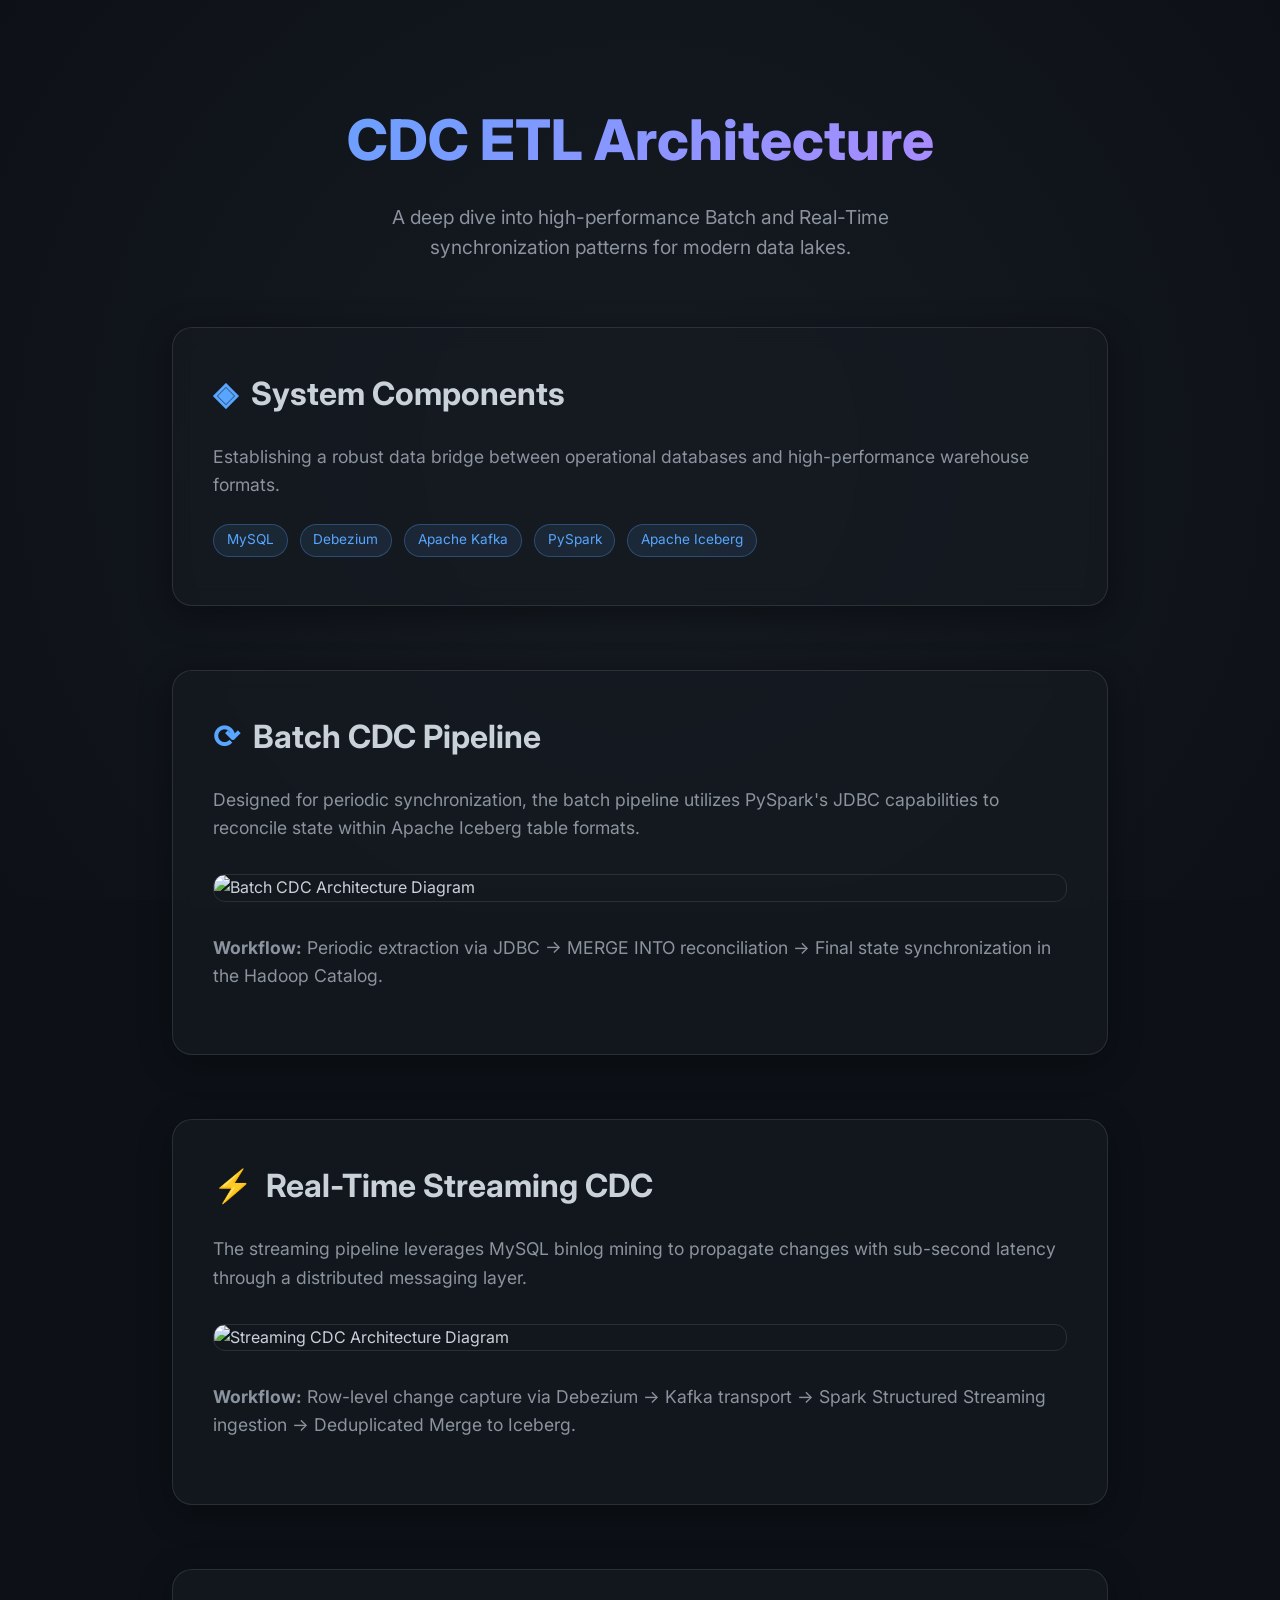
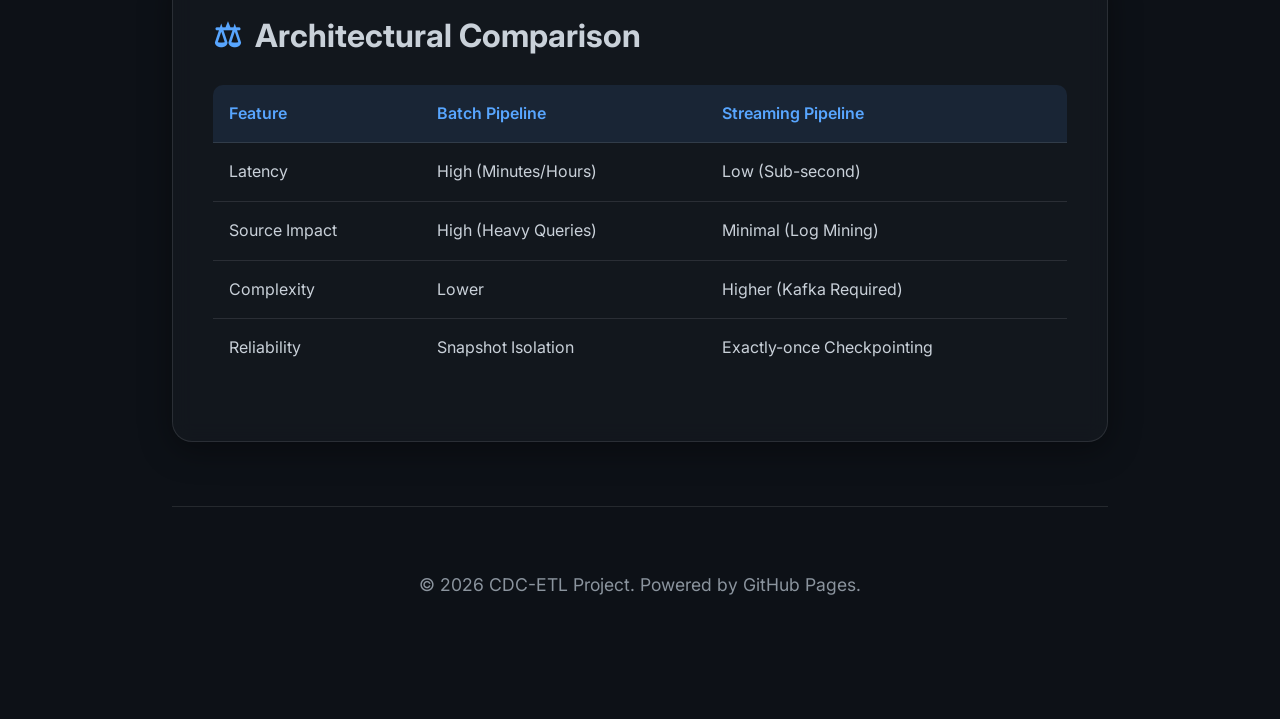
==== docs/index.html @ e3475b21 "Add blog for GitHub Pages" ====
<!DOCTYPE html>
<html lang="en">
<head>
    <meta charset="UTF-8">
    <meta name="viewport" content="width=device-width, initial-scale=1.0">
    <title>CDC ETL | Modern Data Pipeline Architecture</title>
    <meta name="description" content="Technical overview of Batch and Real-Time Streaming CDC synchronization patterns using MySQL, Debezium, Kafka, Spark, and Apache Iceberg.">
    <link rel="stylesheet" href="style.css">
    <link rel="preconnect" href="https://fonts.googleapis.com">
    <link rel="preconnect" href="https://fonts.gstatic.com" crossorigin>
    <link href="https://fonts.googleapis.com/css2?family=Inter:wght@400;600;800&display=swap" rel="stylesheet">
</head>
<body>
    <div class="container">
        <header>
            <h1>CDC ETL Architecture</h1>
            <p class="subtitle">A deep dive into high-performance Batch and Real-Time synchronization patterns for modern data lakes.</p>
        </header>

        <section id="overview">
            <div class="glass-card">
                <h2><span class="icon">◈</span> System Components</h2>
                <p>Establishing a robust data bridge between operational databases and high-performance warehouse formats.</p>
                <div class="tech-stack">
                    <span class="tech-tag">MySQL</span>
                    <span class="tech-tag">Debezium</span>
                    <span class="tech-tag">Apache Kafka</span>
                    <span class="tech-tag">PySpark</span>
                    <span class="tech-tag">Apache Iceberg</span>
                </div>
            </div>
        </section>

        <section id="batch">
            <div class="glass-card">
                <h2><span class="icon">⟳</span> Batch CDC Pipeline</h2>
                <p>Designed for periodic synchronization, the batch pipeline utilizes PySpark's JDBC capabilities to reconcile state within Apache Iceberg table formats.</p>
                <div class="diagram-container">
                    <img src="assets/batch_cdc_diagram.png" alt="Batch CDC Architecture Diagram">
                </div>
                <p><strong>Workflow:</strong> Periodic extraction via JDBC -> MERGE INTO reconciliation -> Final state synchronization in the Hadoop Catalog.</p>
            </div>
        </section>

        <section id="streaming">
            <div class="glass-card">
                <h2><span class="icon">⚡</span> Real-Time Streaming CDC</h2>
                <p>The streaming pipeline leverages MySQL binlog mining to propagate changes with sub-second latency through a distributed messaging layer.</p>
                <div class="diagram-container">
                    <img src="assets/streaming_cdc_diagram.png" alt="Streaming CDC Architecture Diagram">
                </div>
                <p><strong>Workflow:</strong> Row-level change capture via Debezium -> Kafka transport -> Spark Structured Streaming ingestion -> Deduplicated Merge to Iceberg.</p>
            </div>
        </section>

        <section id="comparison">
            <div class="glass-card">
                <h2><span class="icon">⚖</span> Architectural Comparison</h2>
                <table>
                    <thead>
                        <tr>
                            <th>Feature</th>
                            <th>Batch Pipeline</th>
                            <th>Streaming Pipeline</th>
                        </tr>
                    </thead>
                    <tbody>
                        <tr>
                            <td>Latency</td>
                            <td>High (Minutes/Hours)</td>
                            <td>Low (Sub-second)</td>
                        </tr>
                        <tr>
                            <td>Source Impact</td>
                            <td>High (Heavy Queries)</td>
                            <td>Minimal (Log Mining)</td>
                        </tr>
                        <tr>
                            <td>Complexity</td>
                            <td>Lower</td>
                            <td>Higher (Kafka Required)</td>
                        </tr>
                        <tr>
                            <td>Reliability</td>
                            <td>Snapshot Isolation</td>
                            <td>Exactly-once Checkpointing</td>
                        </tr>
                    </tbody>
                </table>
            </div>
        </section>

        <footer>
            <p>&copy; 2026 CDC-ETL Project. Powered by GitHub Pages.</p>
        </footer>
    </div>

    <script>
        // Simple Intersection Observer for scroll animations
        const observer = new IntersectionObserver((entries) => {
            entries.forEach(entry => {
                if (entry.isIntersecting) {
                    entry.target.classList.add('visible');
                }
            });
        }, { threshold: 0.1 });

        document.querySelectorAll('section').forEach(section => {
            observer.observe(section);
        });
    </script>
</body>
</html>
---- docs/style.css ----
:root {
    --bg-color: #0d1117;
    --card-bg: rgba(22, 27, 34, 0.7);
    --accent-color: #58a6ff;
    --text-primary: #c9d1d9;
    --text-secondary: #8b949e;
    --glass-border: rgba(255, 255, 255, 0.1);
    --gradient-primary: linear-gradient(135deg, #58a6ff 0%, #bc85ff 100%);
    --font-main: 'Inter', -apple-system, BlinkMacSystemFont, 'Segoe UI', Roboto, sans-serif;
}

* {
    margin: 0;
    padding: 0;
    box-sizing: border-box;
}

body {
    background-color: var(--bg-color);
    color: var(--text-primary);
    font-family: var(--font-main);
    line-height: 1.6;
    overflow-x: hidden;
}

/* Background Animation */
body::before {
    content: '';
    position: fixed;
    top: 0;
    left: 0;
    width: 100%;
    height: 100%;
    background: radial-gradient(circle at 50% 50%, #161b22 0%, #0d1117 100%);
    z-index: -1;
}

.container {
    max-width: 1000px;
    margin: 0 auto;
    padding: 2rem;
}

header {
    text-align: center;
    padding: 4rem 0;
    animation: fadeInDown 1s ease-out;
}

h1 {
    font-size: 3.5rem;
    font-weight: 800;
    background: var(--gradient-primary);
    -webkit-background-clip: text;
    -webkit-text-fill-color: transparent;
    margin-bottom: 1rem;
}

.subtitle {
    font-size: 1.2rem;
    color: var(--text-secondary);
    max-width: 600px;
    margin: 0 auto;
}

section {
    margin-bottom: 4rem;
    opacity: 0;
    transform: translateY(20px);
    transition: all 0.6s ease-out;
}

section.visible {
    opacity: 1;
    transform: translateY(0);
}

.glass-card {
    background: var(--card-bg);
    backdrop-filter: blur(10px);
    -webkit-backdrop-filter: blur(10px);
    border: 1px solid var(--glass-border);
    border-radius: 20px;
    padding: 2.5rem;
    box-shadow: 0 8px 32px 0 rgba(0, 0, 0, 0.37);
    transition: transform 0.3s ease;
}

.glass-card:hover {
    transform: translateY(-5px);
    border-color: rgba(88, 166, 255, 0.3);
}

h2 {
    font-size: 2rem;
    margin-bottom: 1.5rem;
    display: flex;
    align-items: center;
    gap: 0.8rem;
}

h2 .icon {
    color: var(--accent-color);
}

p {
    margin-bottom: 1.5rem;
    color: var(--text-secondary);
    font-size: 1.1rem;
}

.diagram-container {
    width: 100%;
    margin: 2rem 0;
    border-radius: 12px;
    overflow: hidden;
    border: 1px solid var(--glass-border);
}

.diagram-container img {
    width: 100%;
    height: auto;
    display: block;
    transition: transform 0.5s ease;
}

.diagram-container:hover img {
    transform: scale(1.02);
}

table {
    width: 100%;
    border-collapse: collapse;
    margin: 1.5rem 0;
    border-radius: 10px;
    overflow: hidden;
}

th, td {
    padding: 1rem;
    text-align: left;
    border-bottom: 1px solid var(--glass-border);
}

th {
    background: rgba(88, 166, 255, 0.1);
    color: var(--accent-color);
    font-weight: 600;
}

tr:last-child td {
    border-bottom: none;
}

.tech-tag {
    display: inline-block;
    padding: 0.3rem 0.8rem;
    background: rgba(88, 166, 255, 0.1);
    border: 1px solid rgba(88, 166, 255, 0.3);
    border-radius: 50px;
    font-size: 0.85rem;
    color: var(--accent-color);
    margin-right: 0.5rem;
    margin-bottom: 0.5rem;
}

footer {
    text-align: center;
    padding: 4rem 0;
    color: var(--text-secondary);
    border-top: 1px solid var(--glass-border);
}

@keyframes fadeInDown {
    from {
        opacity: 0;
        transform: translateY(-20px);
    }
    to {
        opacity: 1;
        transform: translateY(0);
    }
}

@media (max-width: 768px) {
    h1 { font-size: 2.5rem; }
    .container { padding: 1rem; }
    .glass-card { padding: 1.5rem; }
}
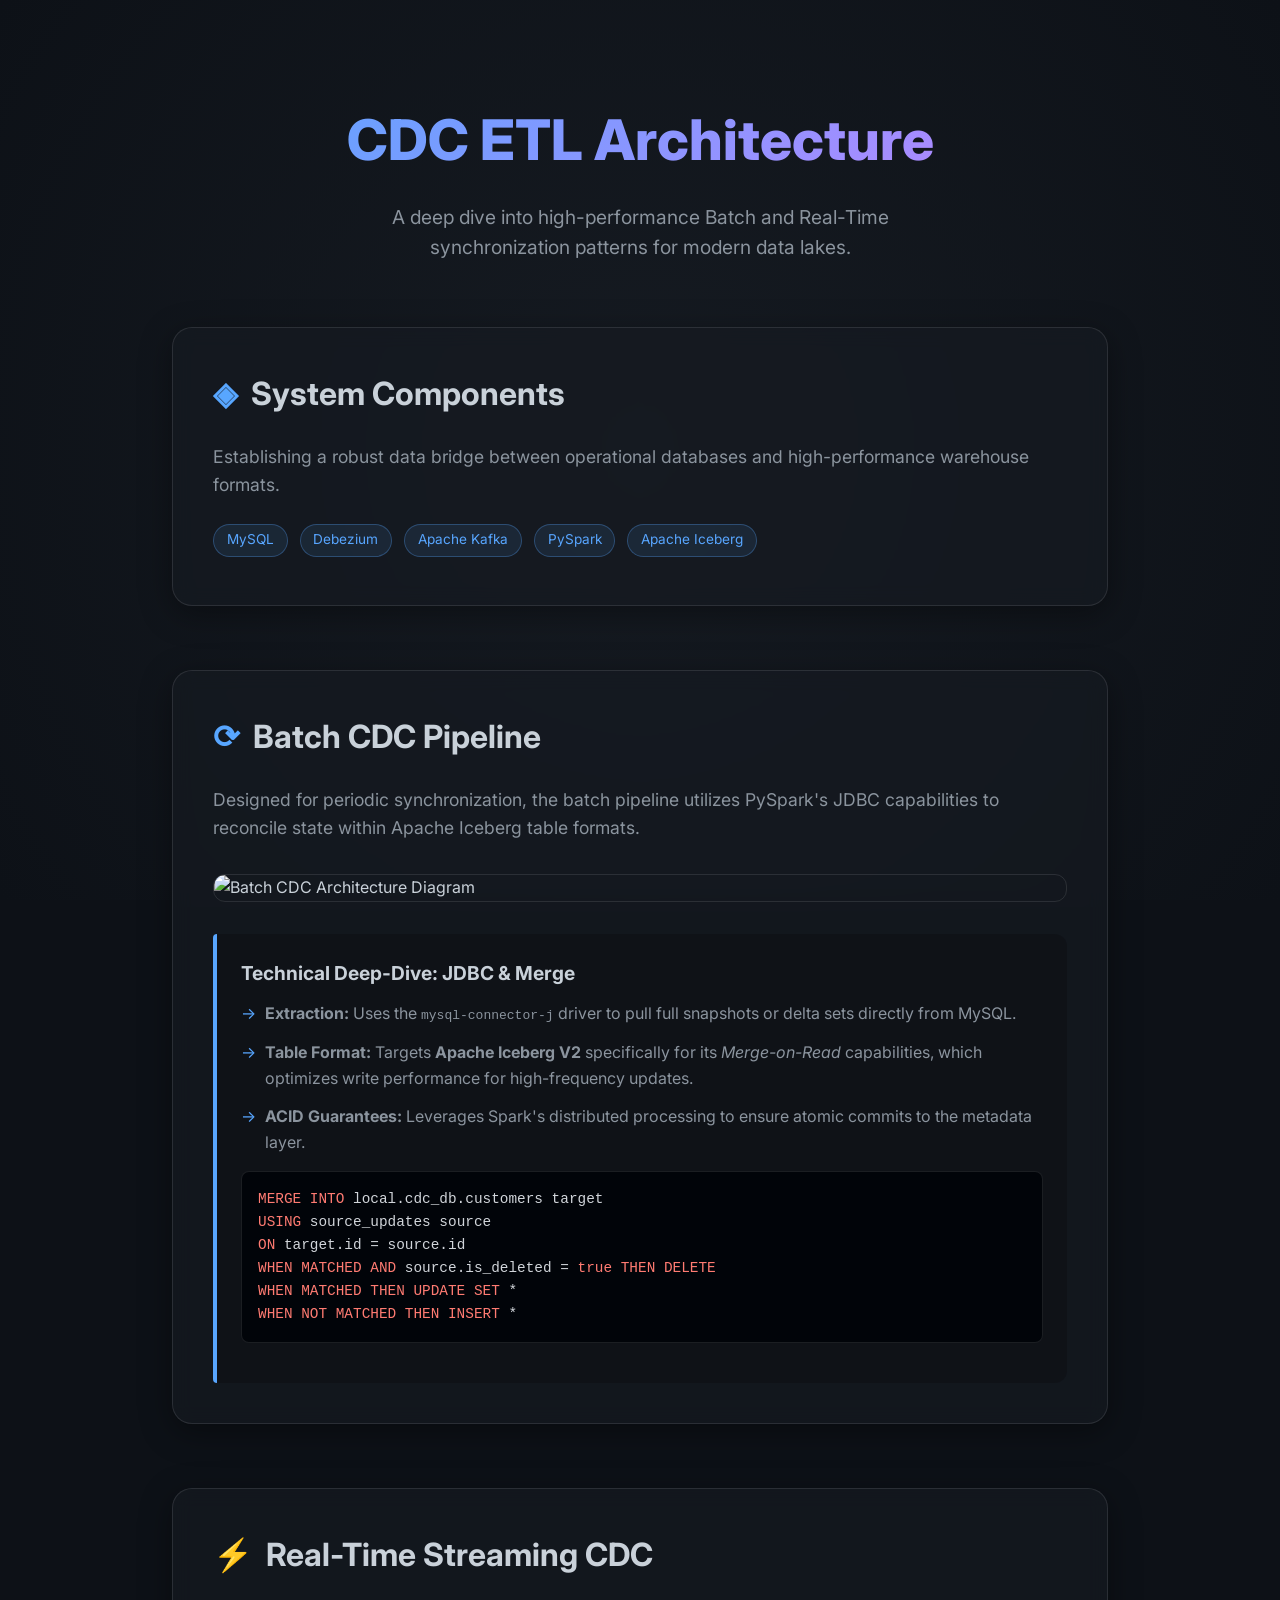
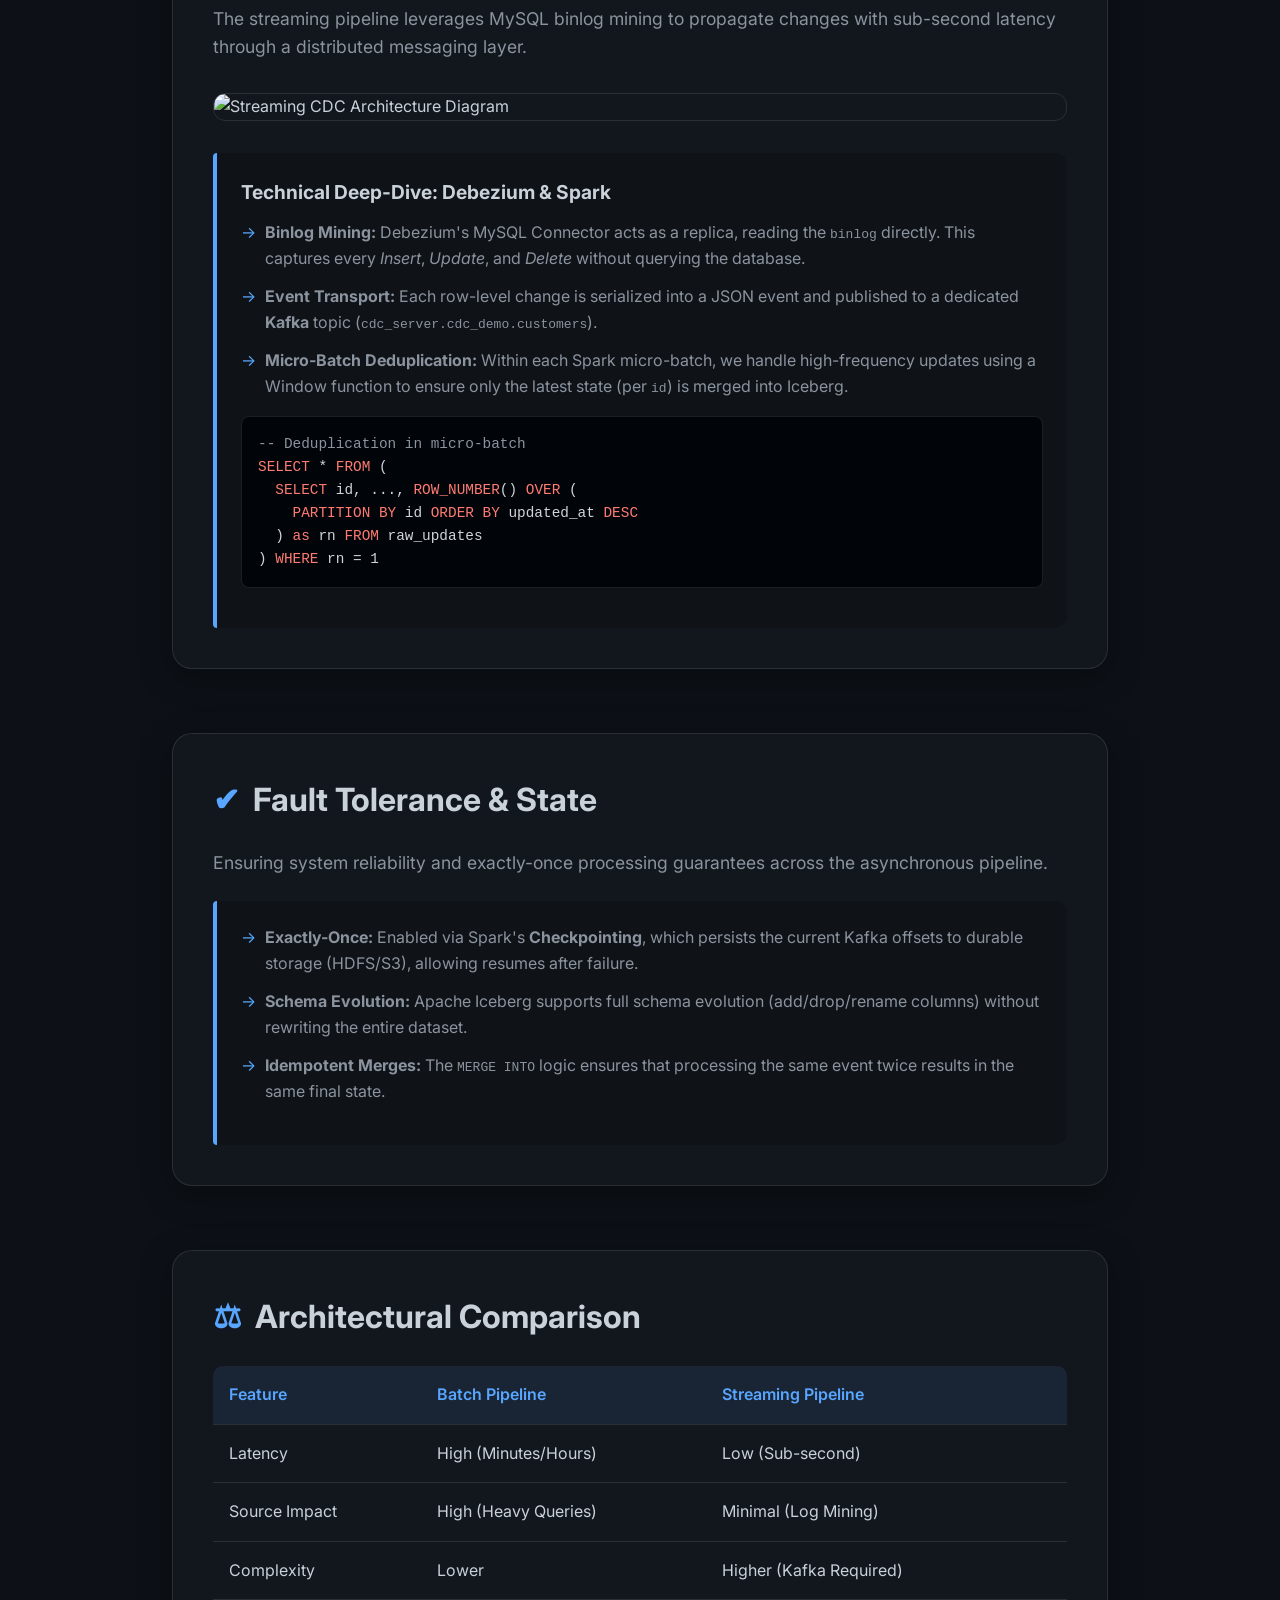
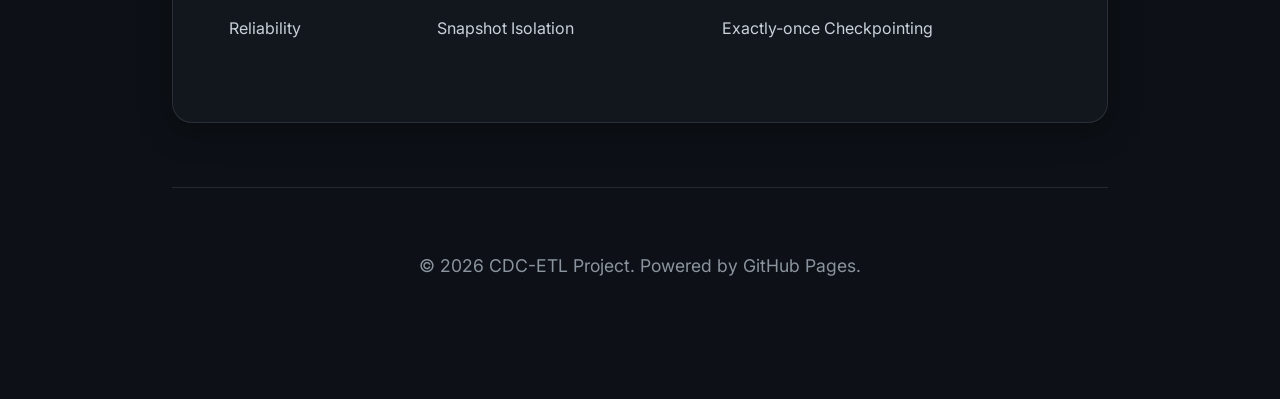
==== commit 30ea677a: "Enhance blog with deep technical details for CDC pipelines" ====
--- a/docs/index.html
+++ b/docs/index.html
@@ -35,10 +35,27 @@
             <div class="glass-card">
                 <h2><span class="icon">⟳</span> Batch CDC Pipeline</h2>
                 <p>Designed for periodic synchronization, the batch pipeline utilizes PySpark's JDBC capabilities to reconcile state within Apache Iceberg table formats.</p>
+                
                 <div class="diagram-container">
                     <img src="assets/batch_cdc_diagram.png" alt="Batch CDC Architecture Diagram">
                 </div>
-                <p><strong>Workflow:</strong> Periodic extraction via JDBC -> MERGE INTO reconciliation -> Final state synchronization in the Hadoop Catalog.</p>
+
+                <div class="tech-details">
+                    <h3>Technical Deep-Dive: JDBC & Merge</h3>
+                    <ul class="details-list">
+                        <li><strong>Extraction:</strong> Uses the <code>mysql-connector-j</code> driver to pull full snapshots or delta sets directly from MySQL.</li>
+                        <li><strong>Table Format:</strong> Targets <strong>Apache Iceberg V2</strong> specifically for its <em>Merge-on-Read</em> capabilities, which optimizes write performance for high-frequency updates.</li>
+                        <li><strong>ACID Guarantees:</strong> Leverages Spark's distributed processing to ensure atomic commits to the metadata layer.</li>
+                    </ul>
+                    <div class="code-block">
+                        <span class="keyword">MERGE INTO</span> local.cdc_db.customers target<br>
+                        <span class="keyword">USING</span> source_updates source<br>
+                        <span class="keyword">ON</span> target.id = source.id<br>
+                        <span class="keyword">WHEN MATCHED AND</span> source.is_deleted = <span class="keyword">true THEN DELETE</span><br>
+                        <span class="keyword">WHEN MATCHED THEN UPDATE SET</span> *<br>
+                        <span class="keyword">WHEN NOT MATCHED THEN INSERT</span> *
+                    </div>
+                </div>
             </div>
         </section>
 
@@ -46,10 +63,41 @@
             <div class="glass-card">
                 <h2><span class="icon">⚡</span> Real-Time Streaming CDC</h2>
                 <p>The streaming pipeline leverages MySQL binlog mining to propagate changes with sub-second latency through a distributed messaging layer.</p>
+                
                 <div class="diagram-container">
                     <img src="assets/streaming_cdc_diagram.png" alt="Streaming CDC Architecture Diagram">
                 </div>
-                <p><strong>Workflow:</strong> Row-level change capture via Debezium -> Kafka transport -> Spark Structured Streaming ingestion -> Deduplicated Merge to Iceberg.</p>
+
+                <div class="tech-details">
+                    <h3>Technical Deep-Dive: Debezium & Spark</h3>
+                    <ul class="details-list">
+                        <li><strong>Binlog Mining:</strong> Debezium's MySQL Connector acts as a replica, reading the <code>binlog</code> directly. This captures every <em>Insert</em>, <em>Update</em>, and <em>Delete</em> without querying the database.</li>
+                        <li><strong>Event Transport:</strong> Each row-level change is serialized into a JSON event and published to a dedicated <strong>Kafka</strong> topic (<code>cdc_server.cdc_demo.customers</code>).</li>
+                        <li><strong>Micro-Batch Deduplication:</strong> Within each Spark micro-batch, we handle high-frequency updates using a Window function to ensure only the latest state (per <code>id</code>) is merged into Iceberg.</li>
+                    </ul>
+                    <div class="code-block">
+                        <span class="comment">-- Deduplication in micro-batch</span><br>
+                        <span class="keyword">SELECT</span> * <span class="keyword">FROM</span> (<br>
+                        &nbsp;&nbsp;<span class="keyword">SELECT</span> id, ..., <span class="keyword">ROW_NUMBER</span>() <span class="keyword">OVER</span> (<br>
+                        &nbsp;&nbsp;&nbsp;&nbsp;<span class="keyword">PARTITION BY</span> id <span class="keyword">ORDER BY</span> updated_at <span class="keyword">DESC</span><br>
+                        &nbsp;&nbsp;) <span class="keyword">as</span> rn <span class="keyword">FROM</span> raw_updates<br>
+                        ) <span class="keyword">WHERE</span> rn = 1
+                    </div>
+                </div>
+            </div>
+        </section>
+
+        <section id="reliability">
+            <div class="glass-card">
+                <h2><span class="icon">✔</span> Fault Tolerance & State</h2>
+                <p>Ensuring system reliability and exactly-once processing guarantees across the asynchronous pipeline.</p>
+                <div class="tech-details">
+                    <ul class="details-list">
+                        <li><strong>Exactly-Once:</strong> Enabled via Spark's <strong>Checkpointing</strong>, which persists the current Kafka offsets to durable storage (HDFS/S3), allowing resumes after failure.</li>
+                        <li><strong>Schema Evolution:</strong> Apache Iceberg supports full schema evolution (add/drop/rename columns) without rewriting the entire dataset.</li>
+                        <li><strong>Idempotent Merges:</strong> The <code>MERGE INTO</code> logic ensures that processing the same event twice results in the same final state.</li>
+                    </ul>
+                </div>
             </div>
         </section>
 
--- a/docs/style.css
+++ b/docs/style.css
@@ -171,6 +171,56 @@
     border-top: 1px solid var(--glass-border);
 }
 
+.tech-details {
+    margin-top: 1.5rem;
+    padding: 1.5rem;
+    background: rgba(0, 0, 0, 0.2);
+    border-left: 4px solid var(--accent-color);
+    border-radius: 4px 12px 12px 4px;
+}
+
+.tech-details h3 {
+    font-size: 1.2rem;
+    margin-bottom: 0.8rem;
+    color: var(--text-primary);
+}
+
+.code-block {
+    background: #010409;
+    padding: 1rem;
+    border-radius: 8px;
+    font-family: 'Courier New', Courier, monospace;
+    font-size: 0.9rem;
+    margin: 1rem 0;
+    overflow-x: auto;
+    border: 1px solid var(--glass-border);
+    color: #d1d5da;
+}
+
+.keyword { color: #ff7b72; }
+.comment { color: #8b949e; }
+.string { color: #a5d6ff; }
+.function { color: #d2a8ff; }
+
+ul.details-list {
+    list-style: none;
+    margin-bottom: 1rem;
+}
+
+ul.details-list li {
+    padding-left: 1.5rem;
+    position: relative;
+    margin-bottom: 0.8rem;
+    color: var(--text-secondary);
+}
+
+ul.details-list li::before {
+    content: "→";
+    position: absolute;
+    left: 0;
+    color: var(--accent-color);
+}
+
 @keyframes fadeInDown {
     from {
         opacity: 0;
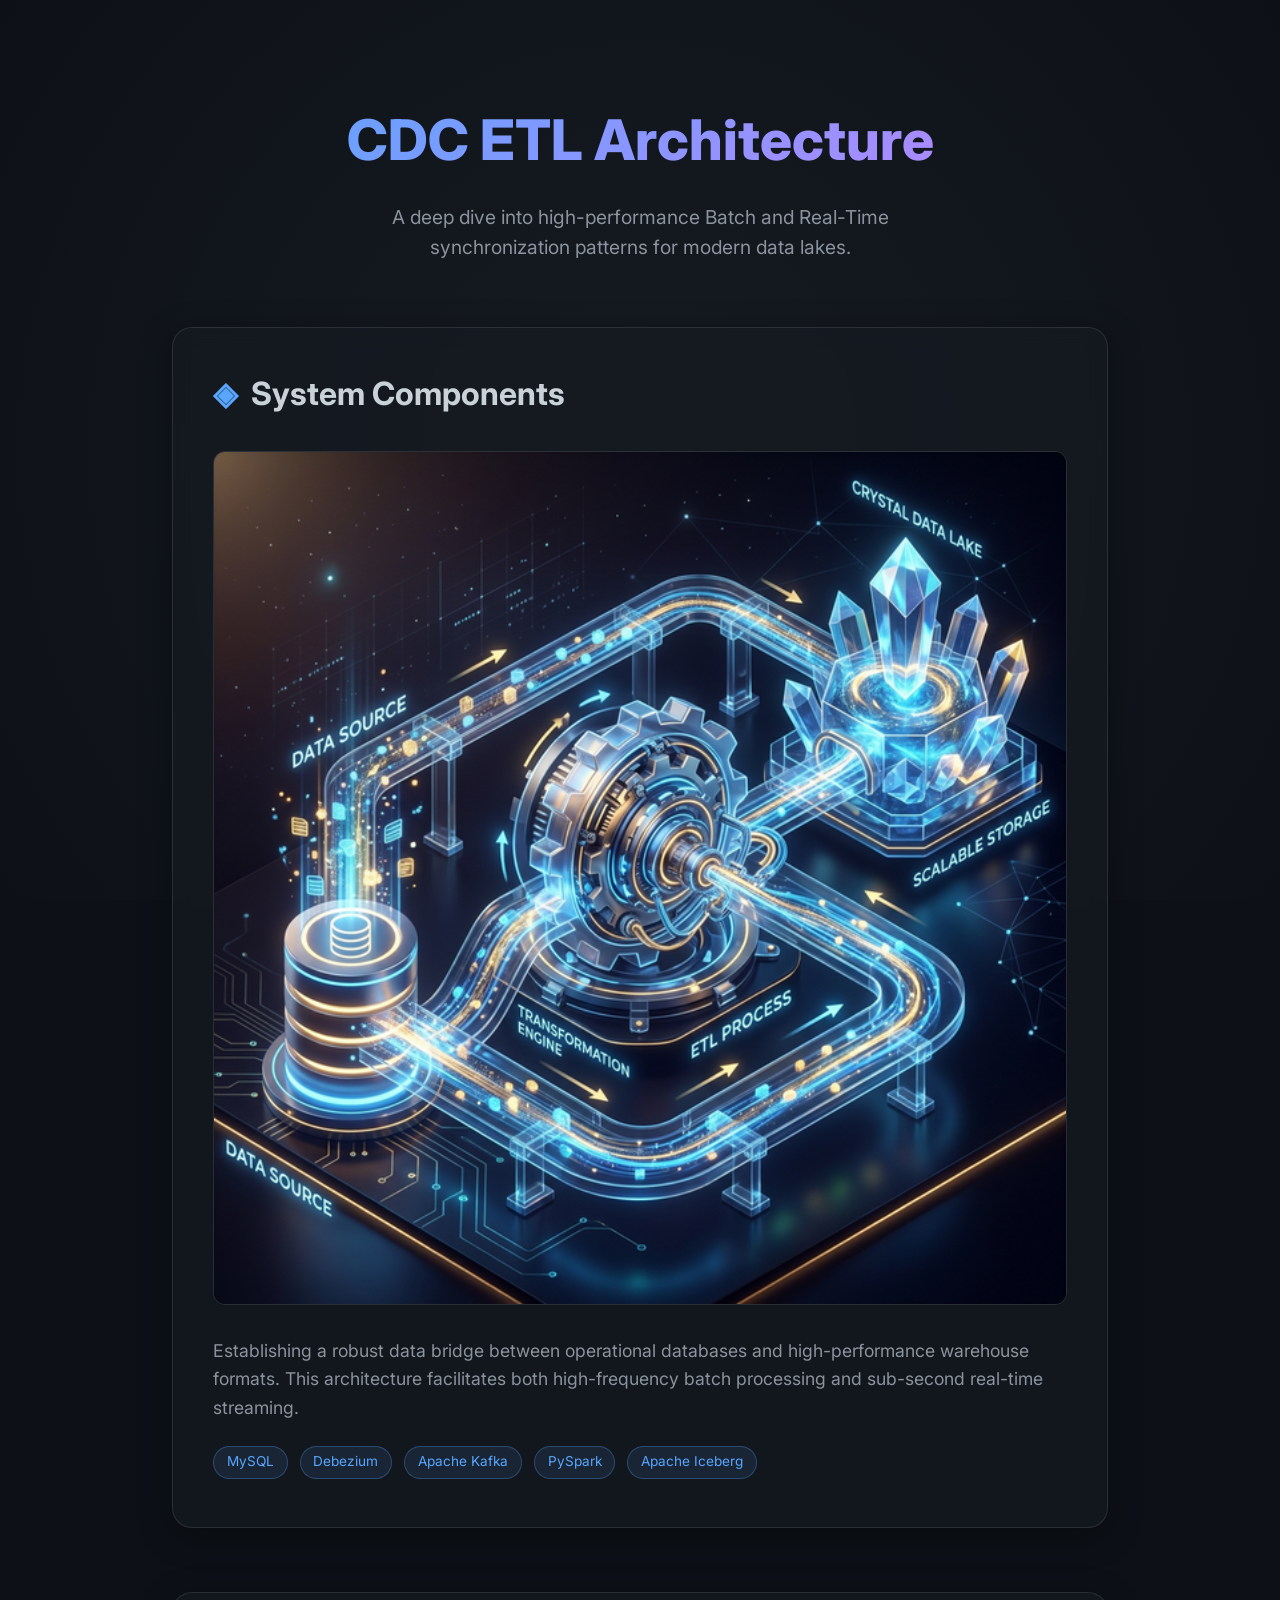
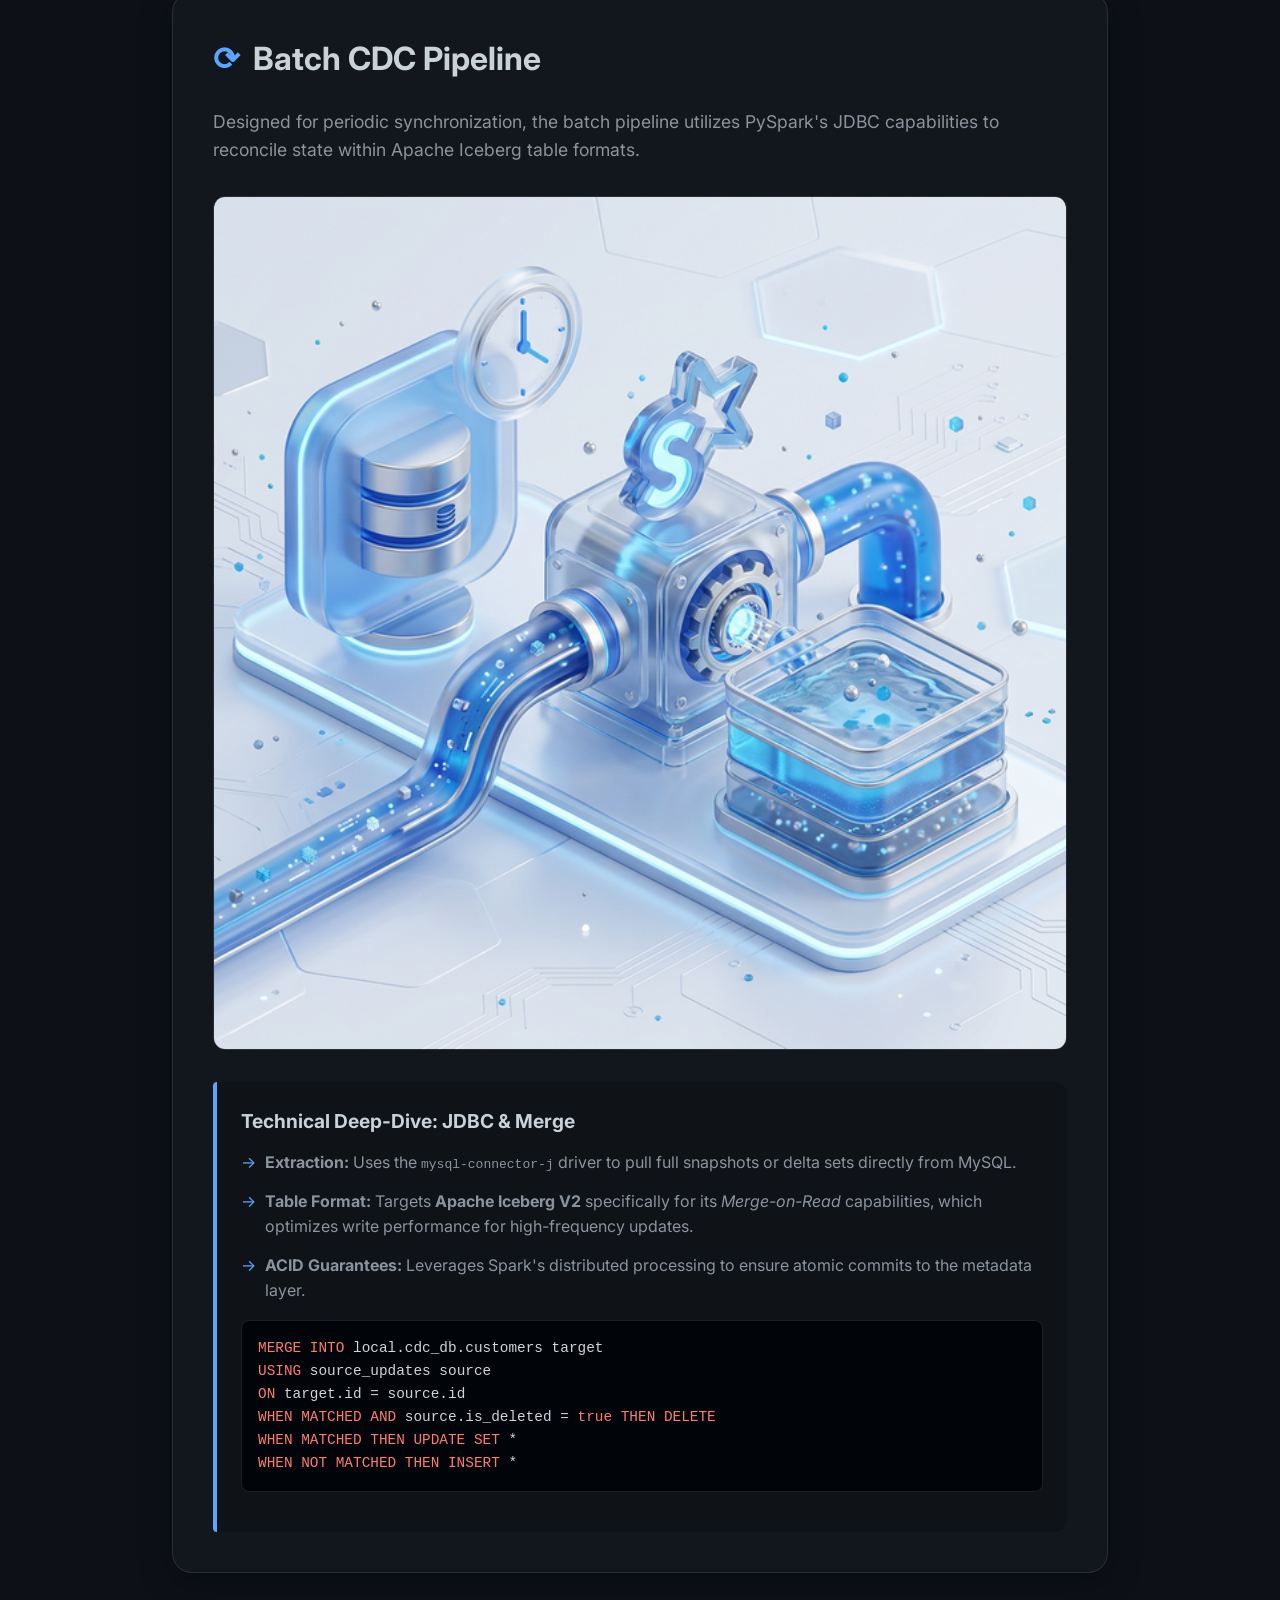
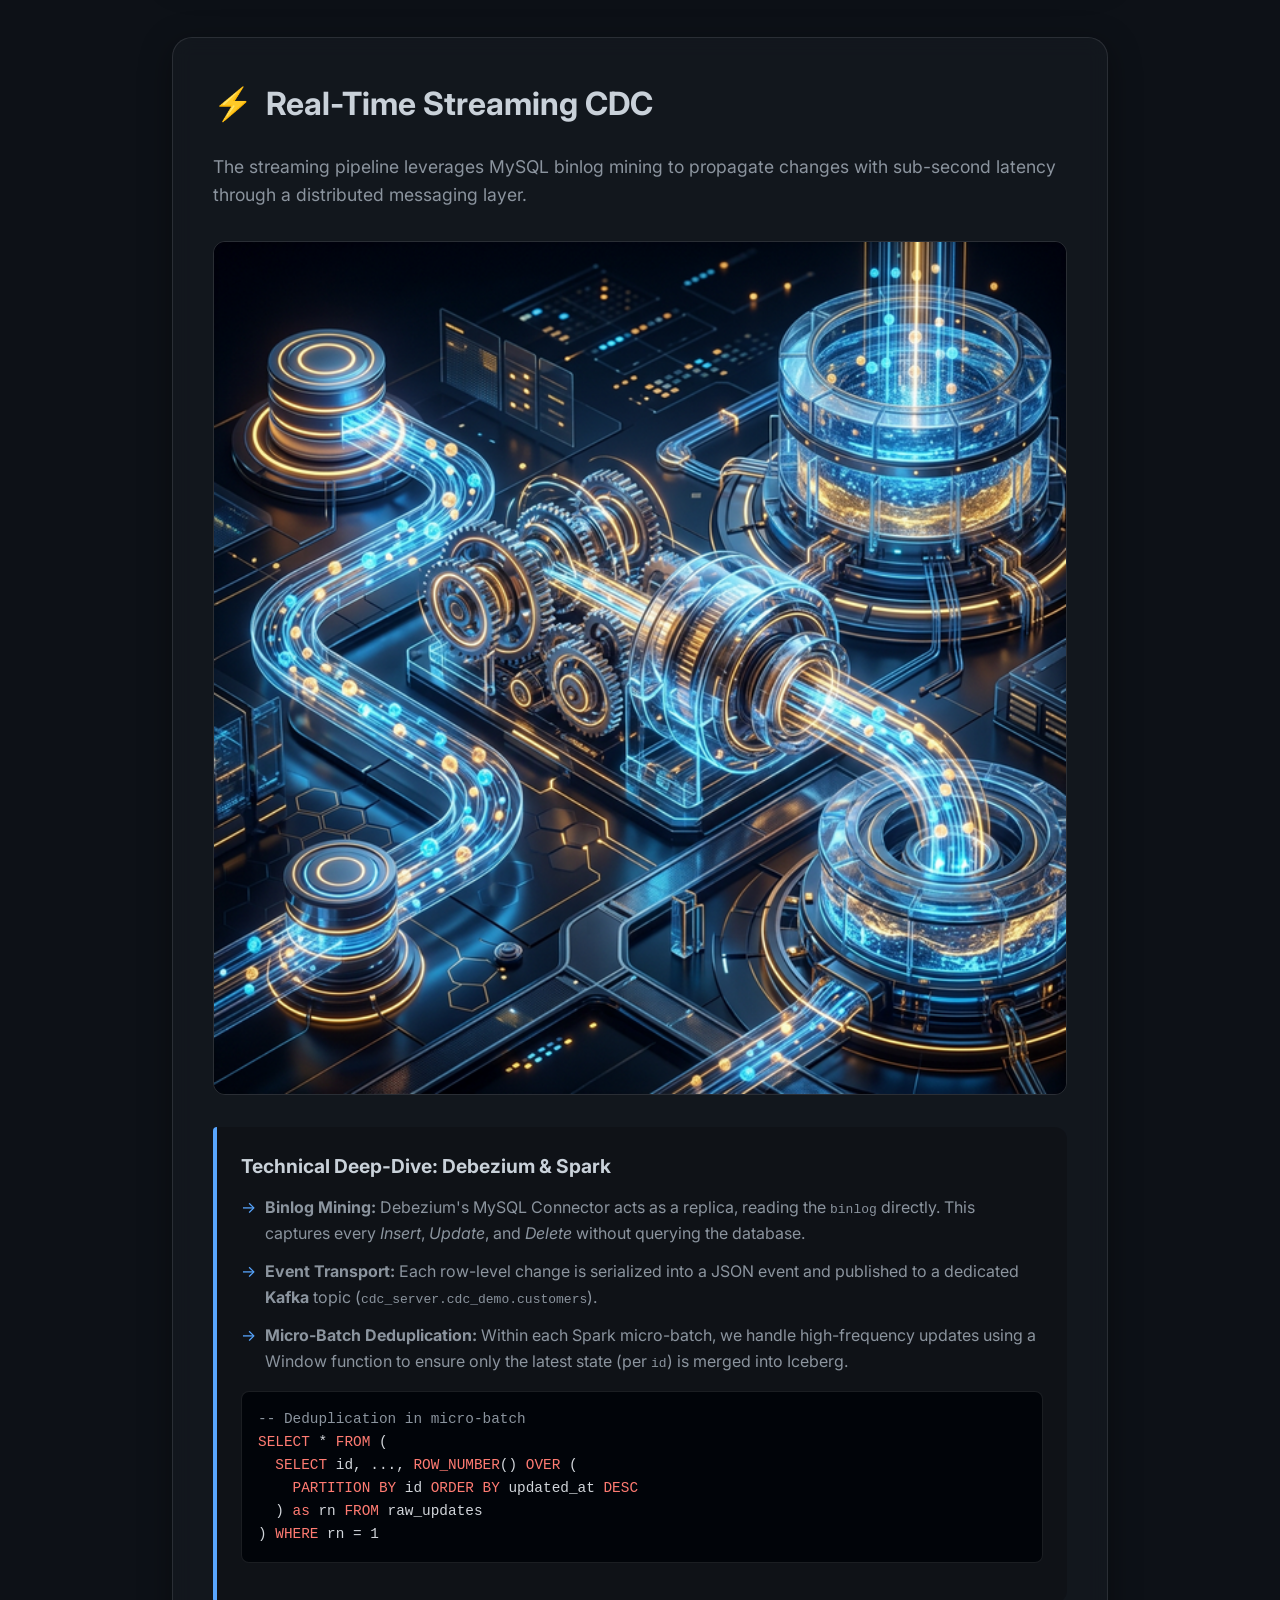
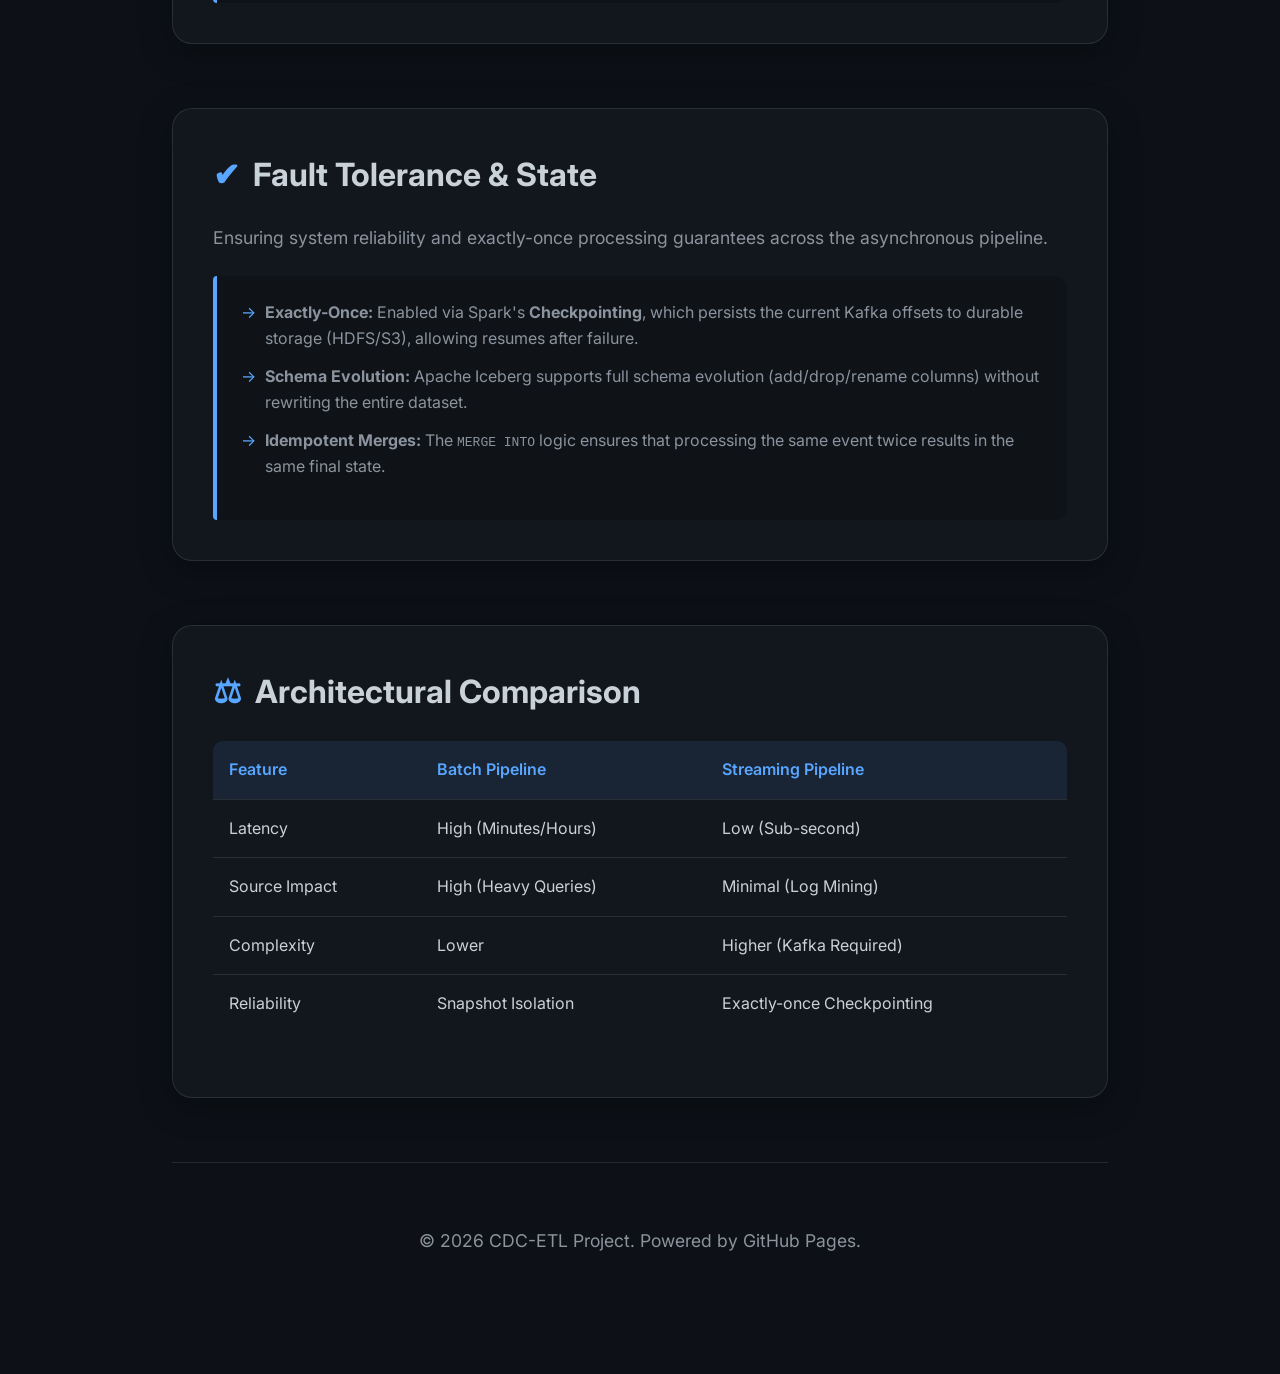
==== commit 51700a20: "Add high-level architecture diagram to blog overview" ====
--- a/docs/index.html
+++ b/docs/index.html
@@ -20,7 +20,10 @@
         <section id="overview">
             <div class="glass-card">
                 <h2><span class="icon">◈</span> System Components</h2>
-                <p>Establishing a robust data bridge between operational databases and high-performance warehouse formats.</p>
+                <div class="diagram-container">
+                    <img src="assets/data_pipeline_abstract.png" alt="Overall Data Pipeline Abstract Diagram">
+                </div>
+                <p>Establishing a robust data bridge between operational databases and high-performance warehouse formats. This architecture facilitates both high-frequency batch processing and sub-second real-time streaming.</p>
                 <div class="tech-stack">
                     <span class="tech-tag">MySQL</span>
                     <span class="tech-tag">Debezium</span>
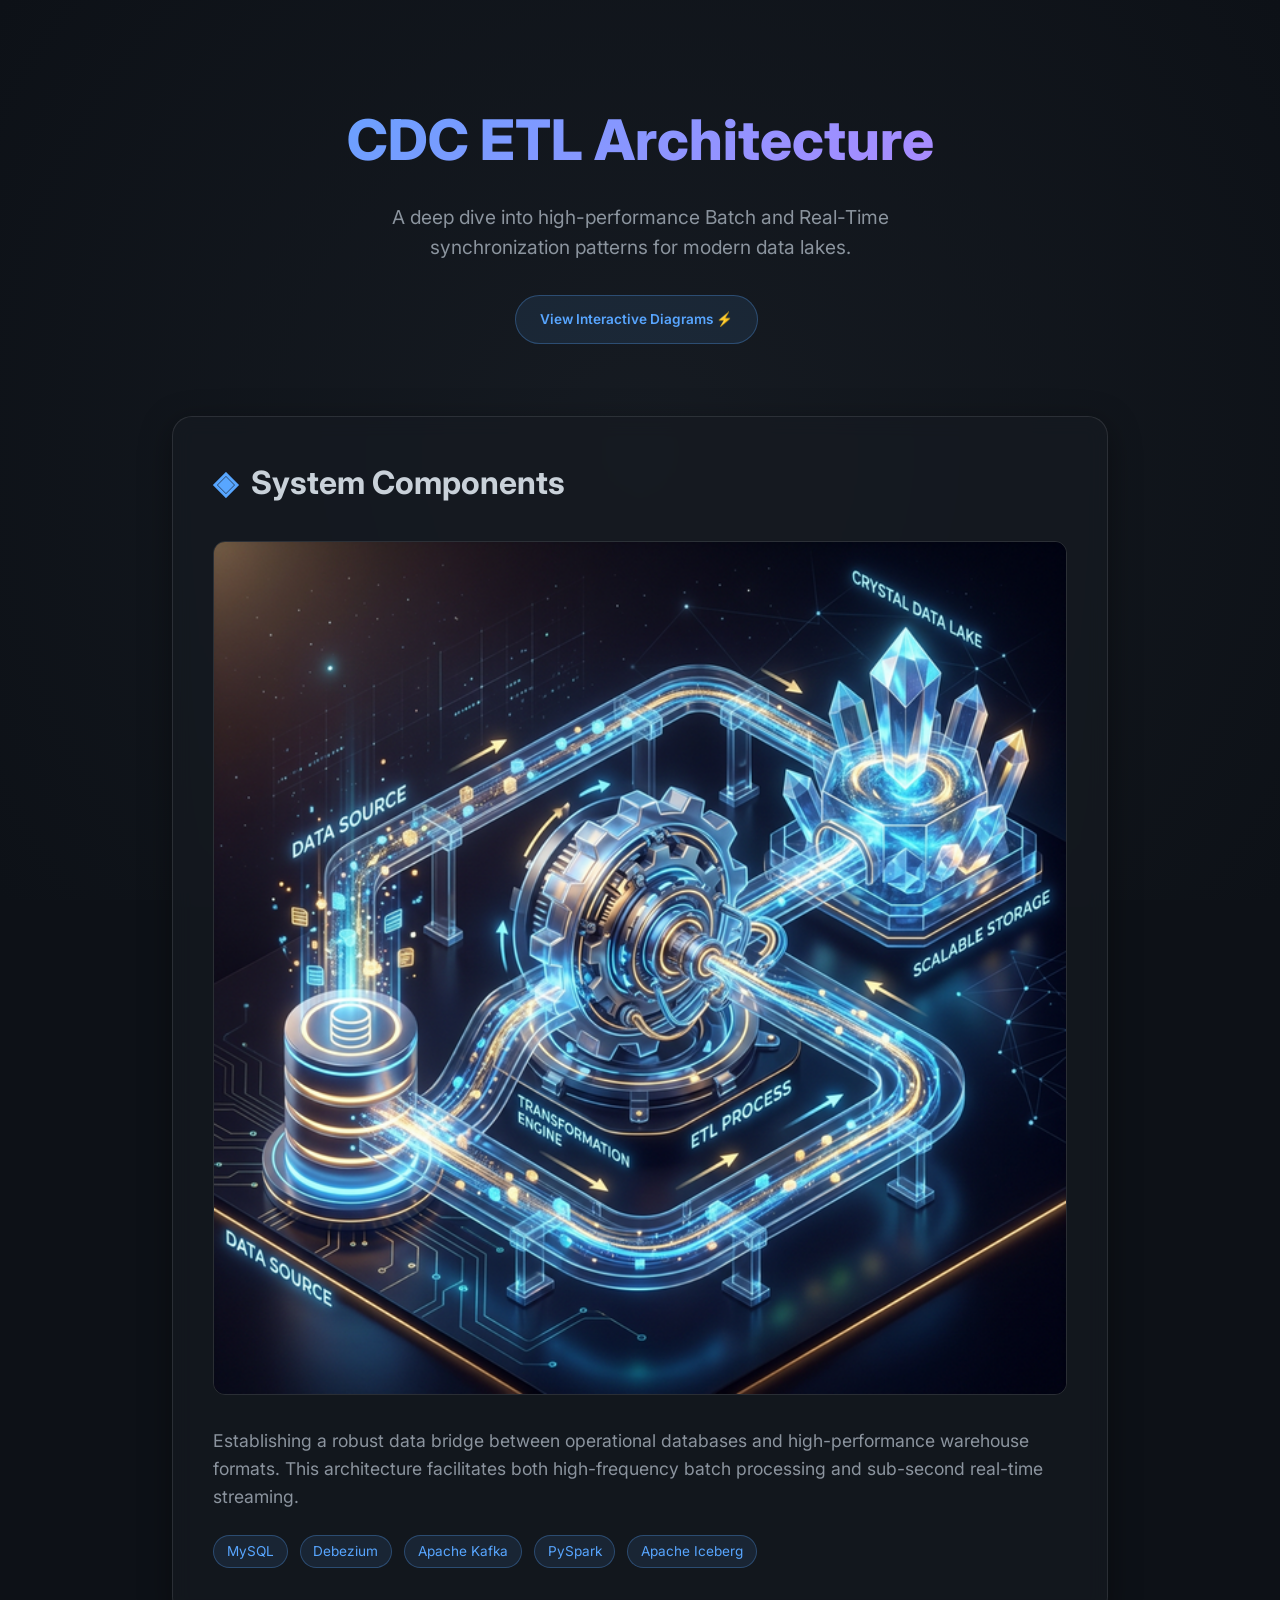
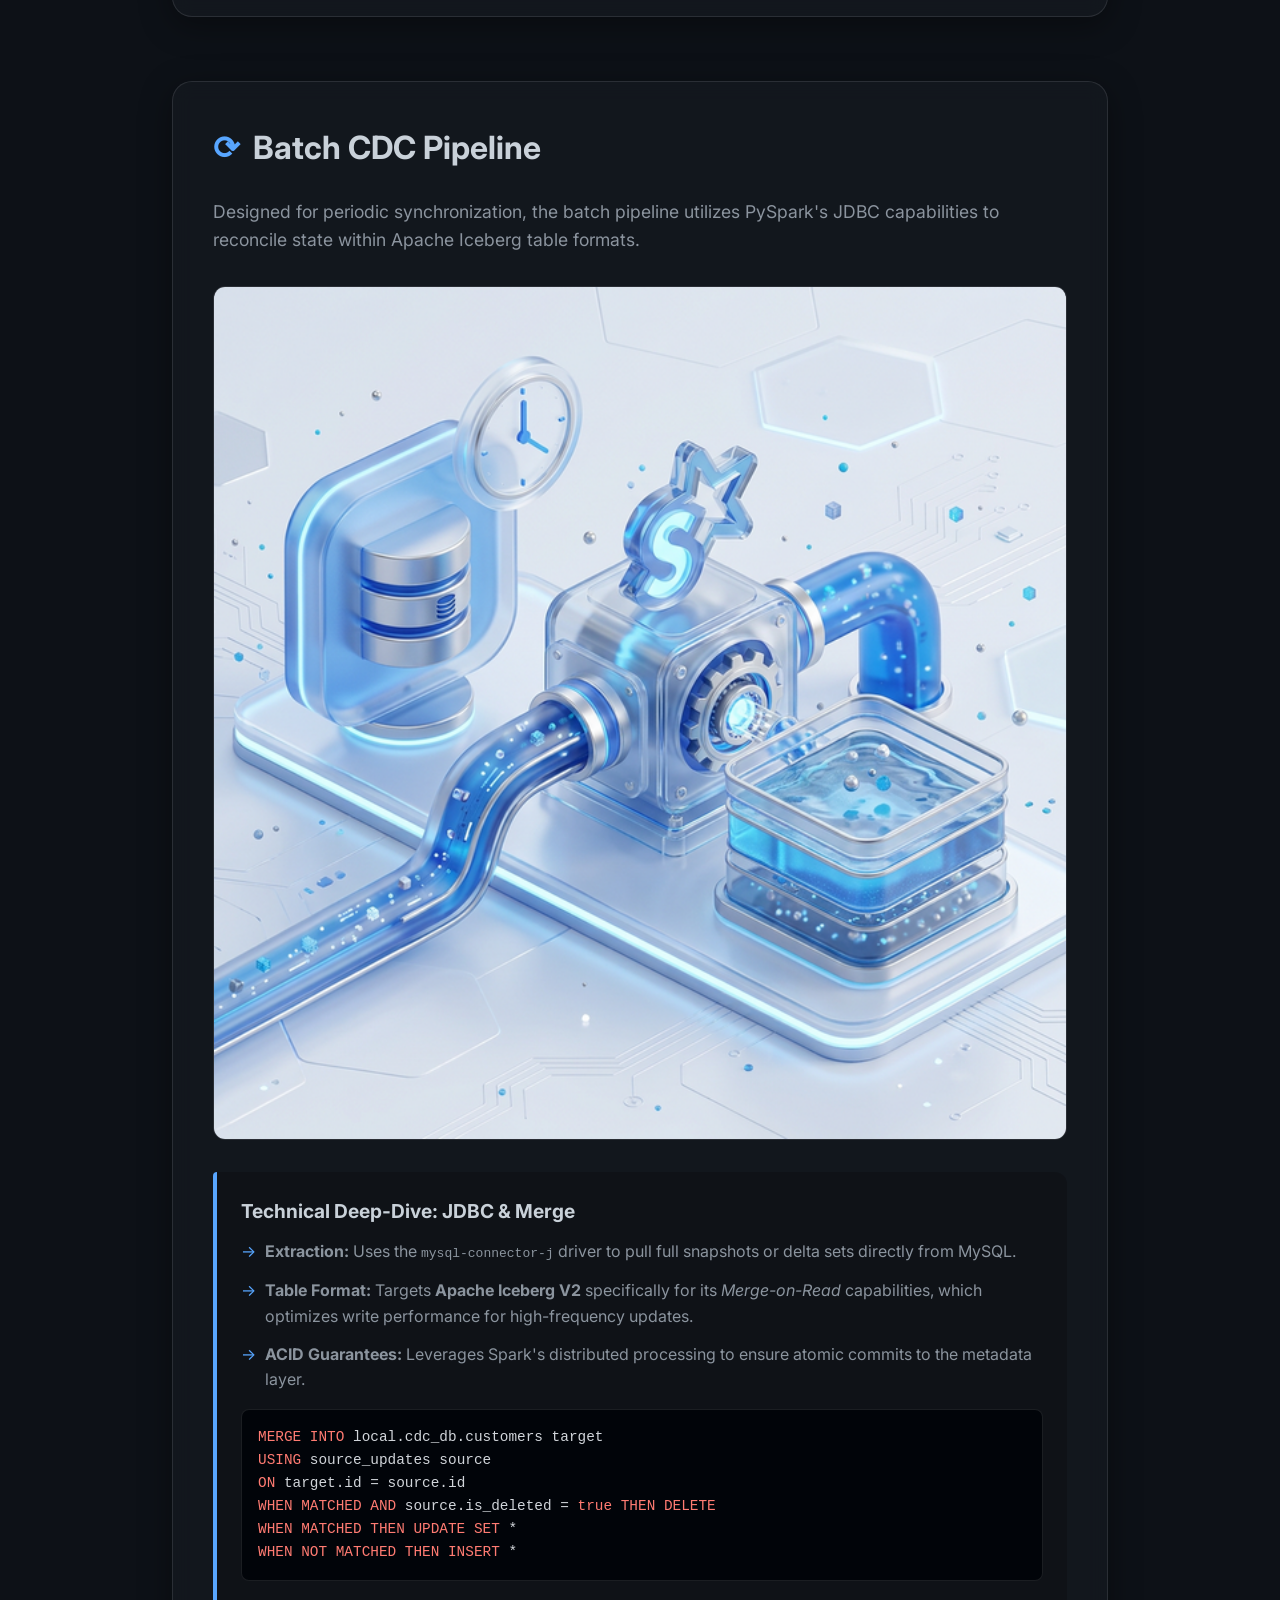
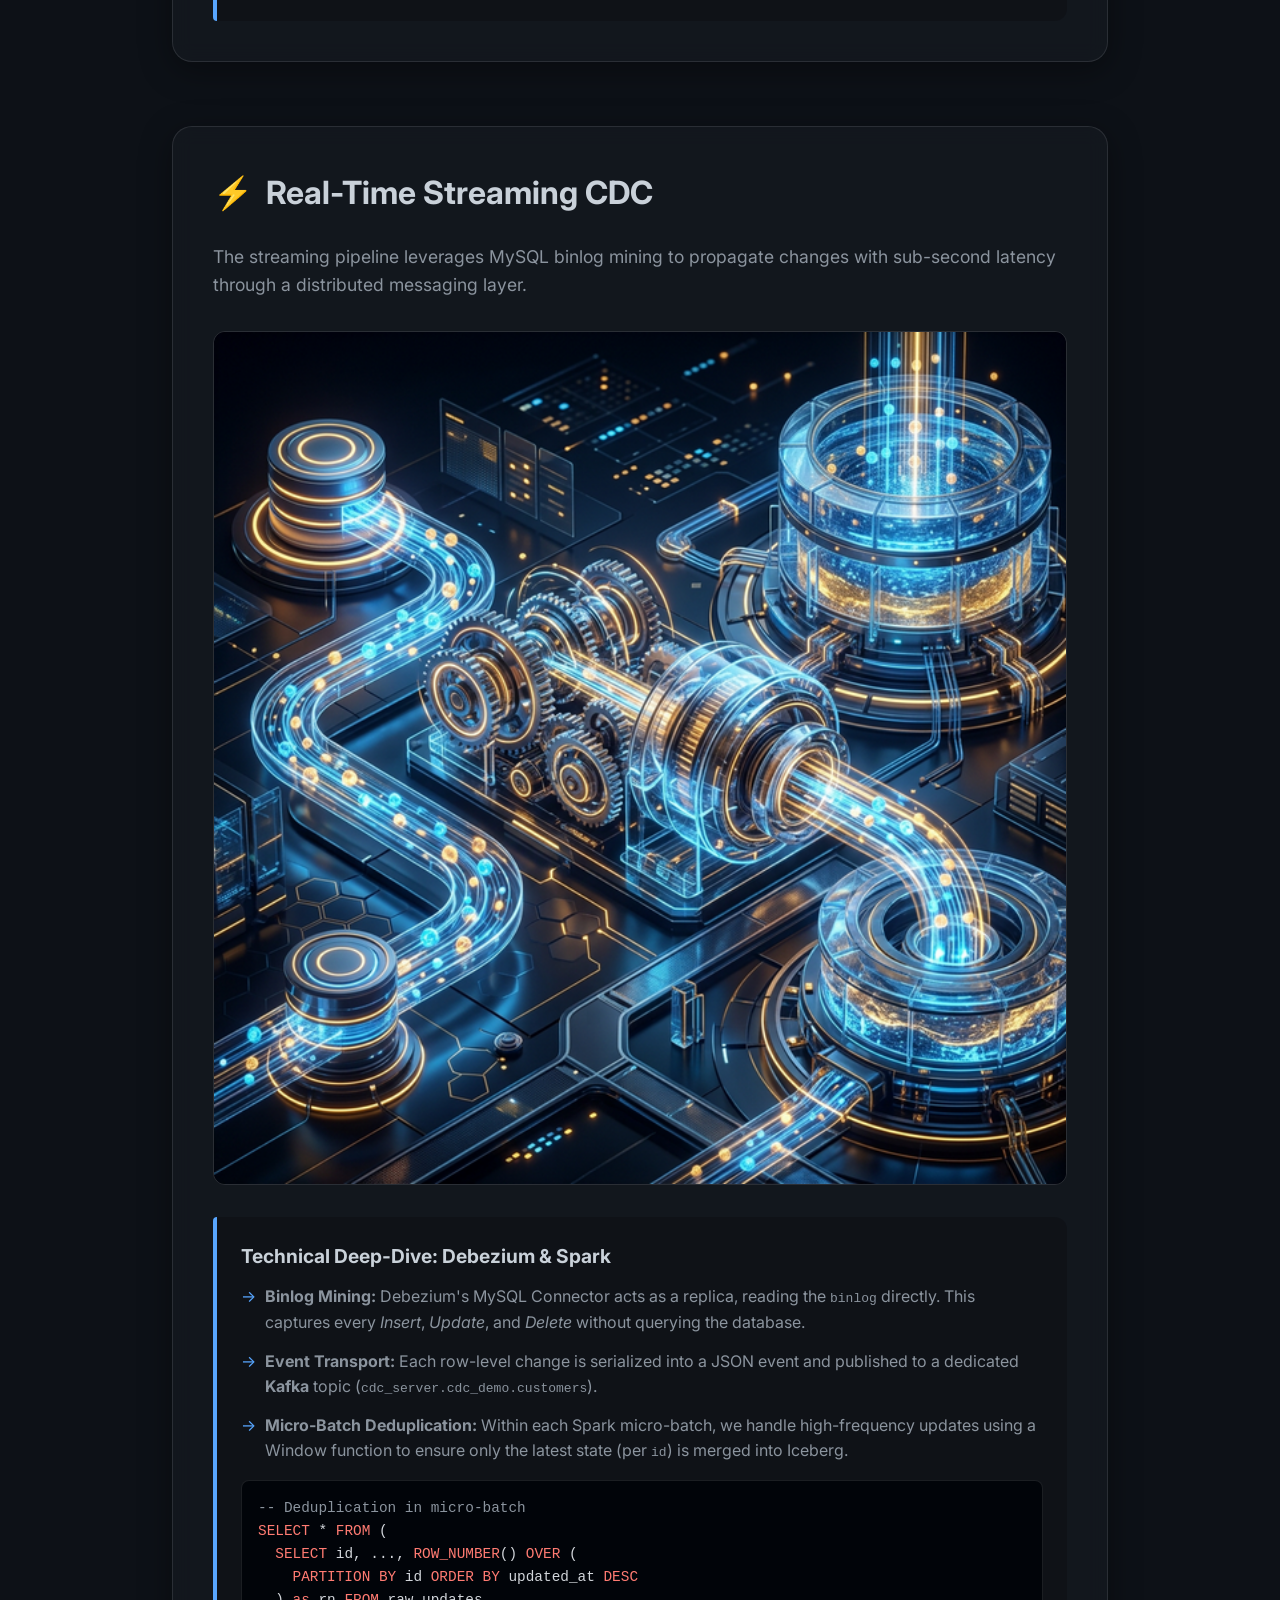
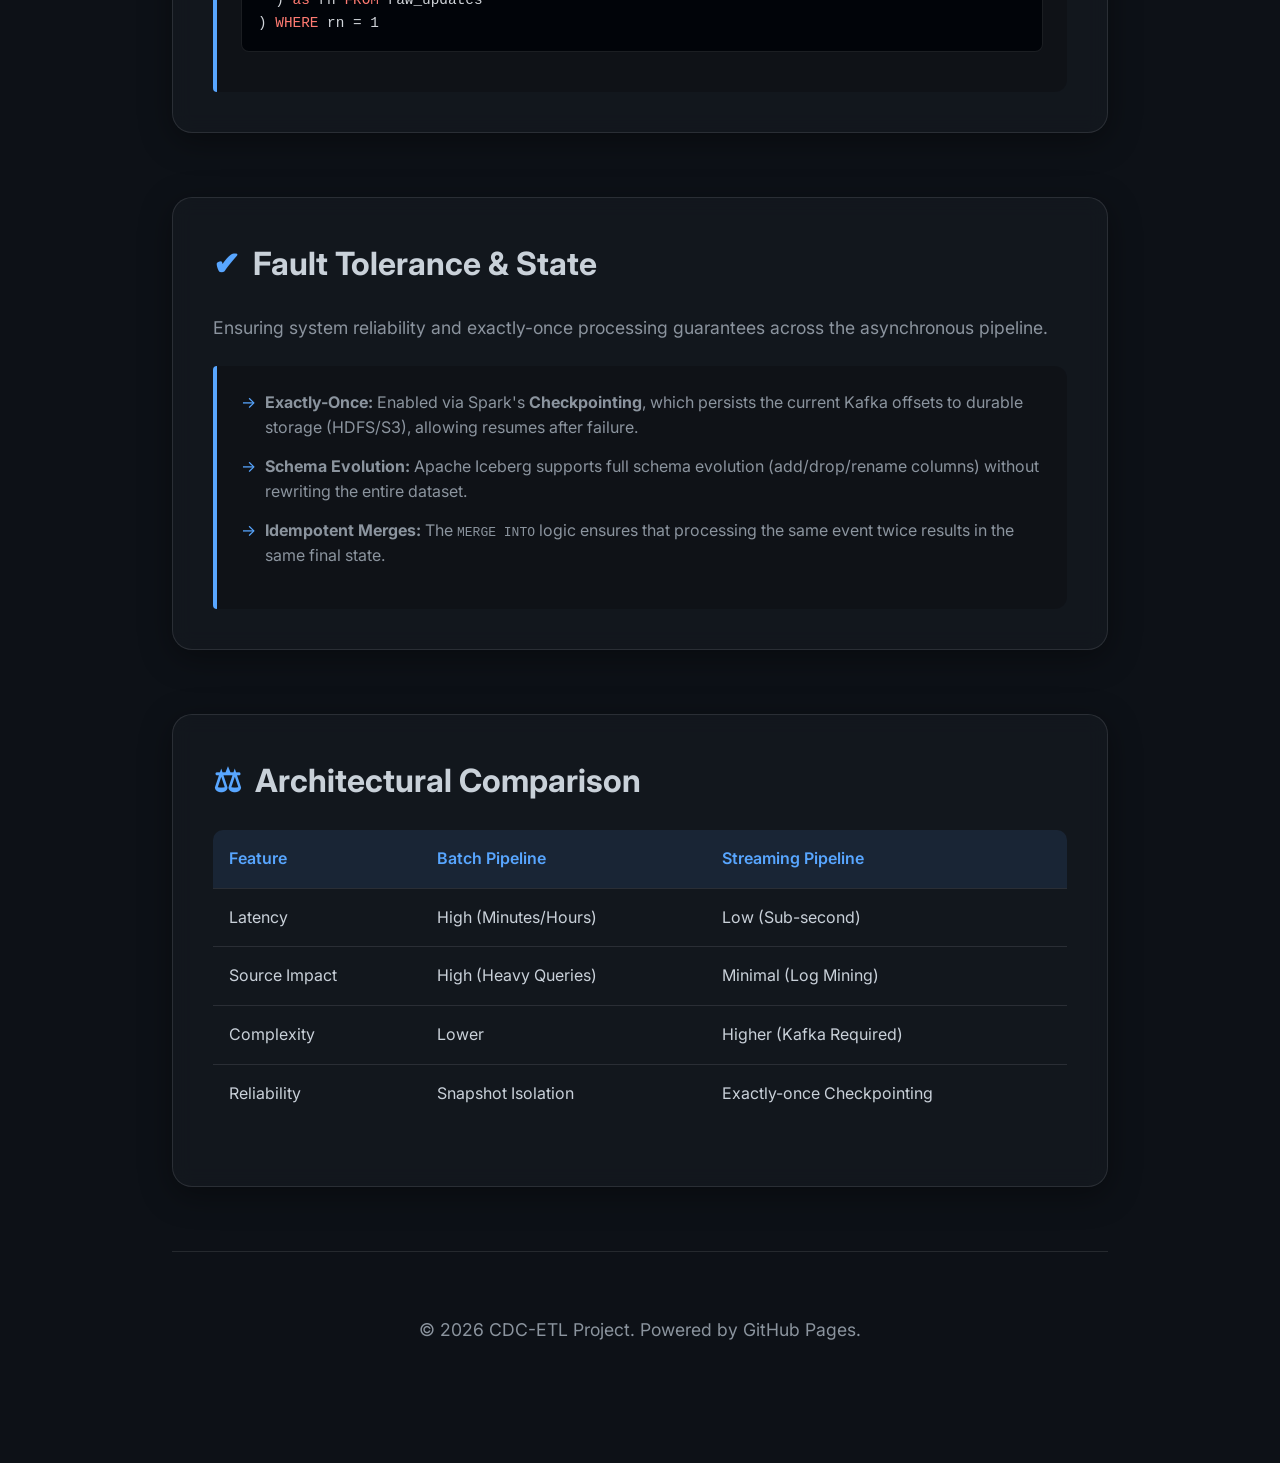
==== commit b6894f48: "Link to interactive diagrams from blog header" ====
--- a/docs/index.html
+++ b/docs/index.html
@@ -15,6 +15,9 @@
         <header>
             <h1>CDC ETL Architecture</h1>
             <p class="subtitle">A deep dive into high-performance Batch and Real-Time synchronization patterns for modern data lakes.</p>
+            <div style="margin-top: 2rem;">
+                <a href="pipeline-diagrams.html" class="tech-tag" style="text-decoration: none; padding: 0.8rem 1.5rem; font-weight: 600;">View Interactive Diagrams ⚡</a>
+            </div>
         </header>
 
         <section id="overview">
